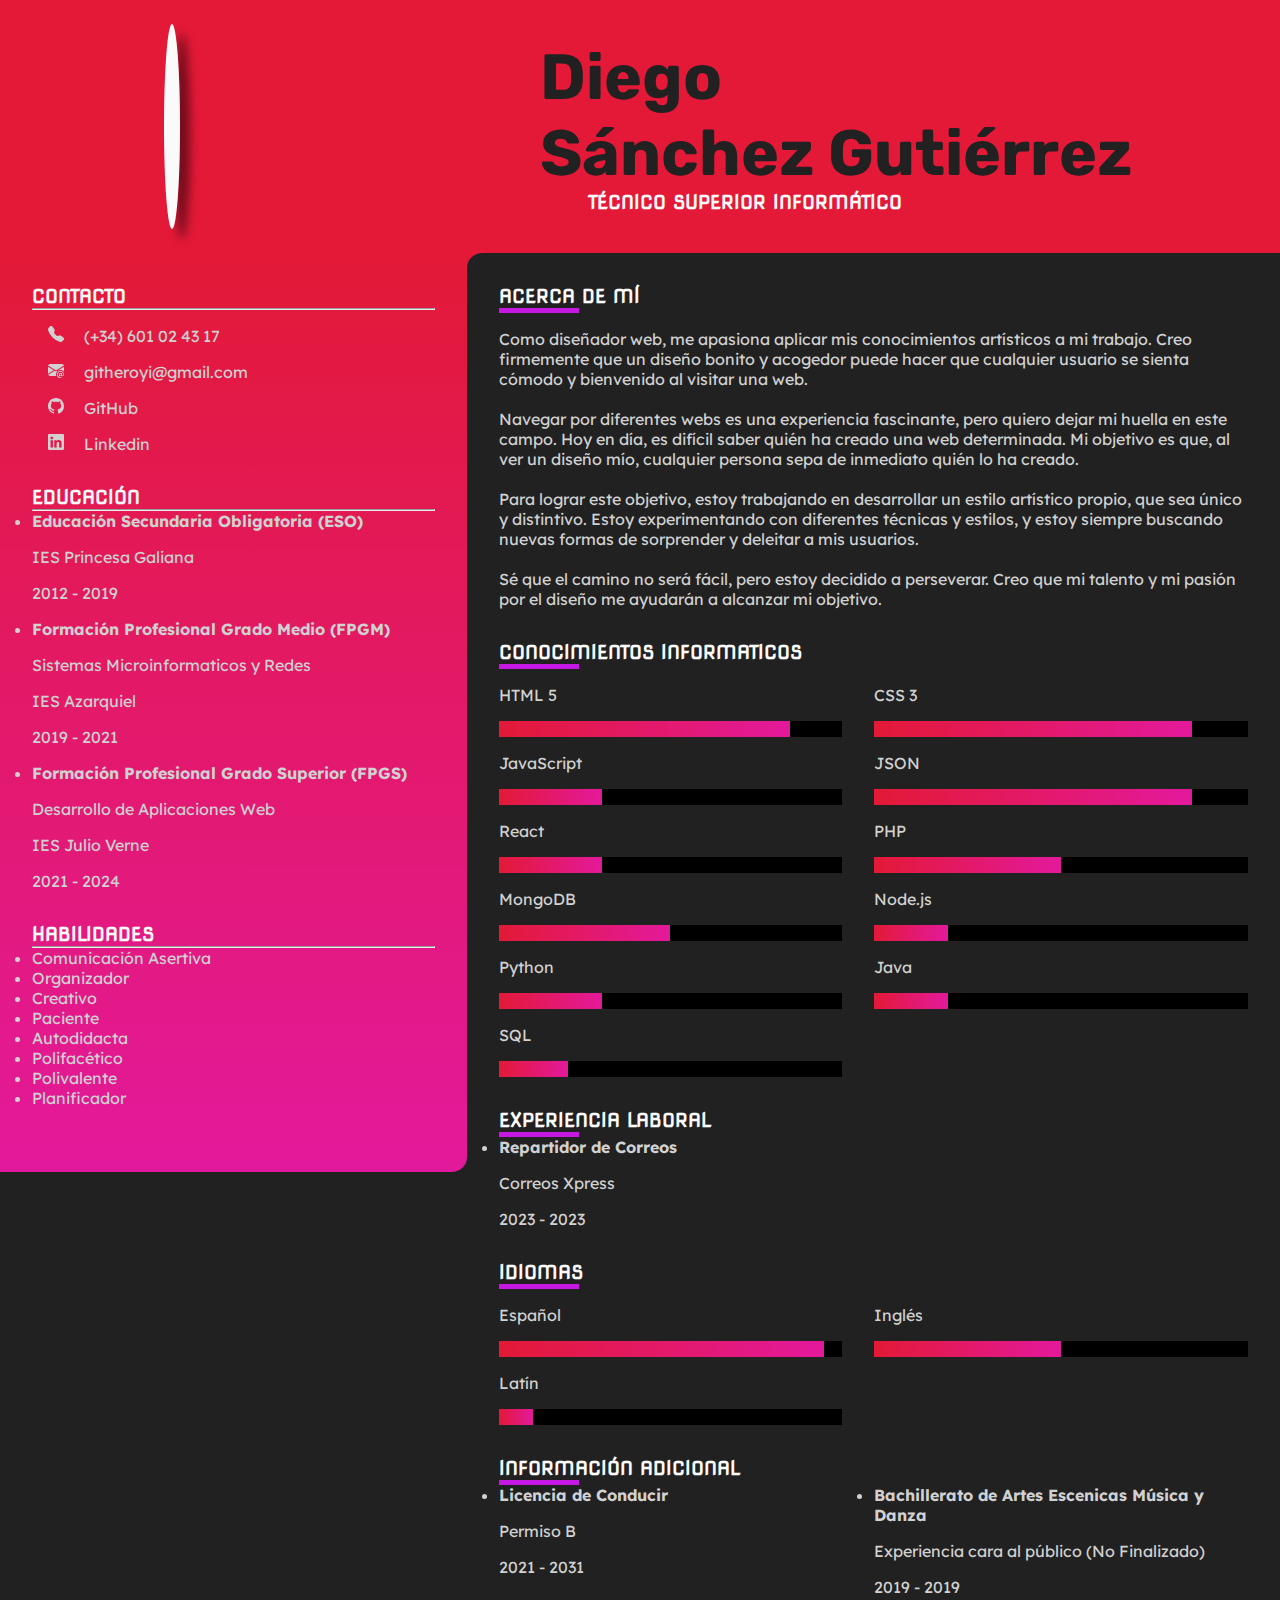
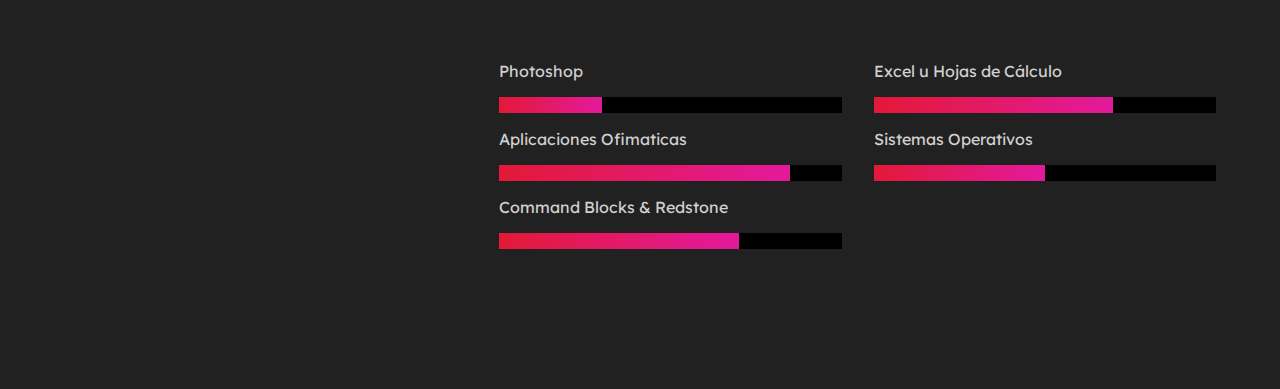
==== index.html @ 226bf543 "Add files via upload" ====
<!DOCTYPE html>
<html lang="en">

<head>
    <meta charset="UTF-8">
    <meta name="viewport" content="width=device-width, initial-scale=1.0">
    <link href="https://cdn.jsdelivr.net/npm/bootstrap@5.3.2/dist/css/bootstrap.min.css" rel="stylesheet"
        integrity="sha384-T3c6CoIi6uLrA9TneNEoa7RxnatzjcDSCmG1MXxSR1GAsXEV/Dwwykc2MPK8M2HN" crossorigin="anonymous">
    <link rel="stylesheet" href="https://cdn.jsdelivr.net/npm/bootstrap-icons@1.11.2/font/bootstrap-icons.min.css">
    <title>| Curriculum Vitae</title>
    <link rel="stylesheet" href="style.css">
    <link rel="shortcut icon" href="cv.ico" type="image/x-icon">
</head>

<body>
    <header>
        <img src="https://i.pinimg.com/564x/53/5b/cd/535bcd235b50eba75dcddf2b690a9e55.jpg" alt="">
        <div>
            <h1>Diego<br>Sánchez Gutiérrez</h1>
            <h3>Técnico Superior Informático</h3>
        </div>
    </header>
    <main>
        <aside>
            <section>
                <h3>Contacto</h3>
                <hr>
                <p>
                    <svg xmlns="http://www.w3.org/2000/svg" width="16" height="16" fill="currentColor"
                        class="bi bi-telephone-fill" viewBox="0 0 16 16">
                        <path fill-rule="evenodd"
                            d="M1.885.511a1.745 1.745 0 0 1 2.61.163L6.29 2.98c.329.423.445.974.315 1.494l-.547 2.19a.678.678 0 0 0 .178.643l2.457 2.457a.678.678 0 0 0 .644.178l2.189-.547a1.745 1.745 0 0 1 1.494.315l2.306 1.794c.829.645.905 1.87.163 2.611l-1.034 1.034c-.74.74-1.846 1.065-2.877.702a18.634 18.634 0 0 1-7.01-4.42 18.634 18.634 0 0 1-4.42-7.009c-.362-1.03-.037-2.137.703-2.877L1.885.511z" />
                    </svg> (+34) 601 02 43 17
                </p>
                <p>
                    <svg xmlns="http://www.w3.org/2000/svg" width="16" height="16" fill="currentColor"
                        class="bi bi-envelope-at-fill" viewBox="0 0 16 16">
                        <path
                            d="M2 2A2 2 0 0 0 .05 3.555L8 8.414l7.95-4.859A2 2 0 0 0 14 2zm-2 9.8V4.698l5.803 3.546L0 11.801Zm6.761-2.97-6.57 4.026A2 2 0 0 0 2 14h6.256A4.493 4.493 0 0 1 8 12.5a4.49 4.49 0 0 1 1.606-3.446l-.367-.225L8 9.586l-1.239-.757ZM16 9.671V4.697l-5.803 3.546.338.208A4.482 4.482 0 0 1 12.5 8c1.414 0 2.675.652 3.5 1.671" />
                        <path
                            d="M15.834 12.244c0 1.168-.577 2.025-1.587 2.025-.503 0-1.002-.228-1.12-.648h-.043c-.118.416-.543.643-1.015.643-.77 0-1.259-.542-1.259-1.434v-.529c0-.844.481-1.4 1.26-1.4.585 0 .87.333.953.63h.03v-.568h.905v2.19c0 .272.18.42.411.42.315 0 .639-.415.639-1.39v-.118c0-1.277-.95-2.326-2.484-2.326h-.04c-1.582 0-2.64 1.067-2.64 2.724v.157c0 1.867 1.237 2.654 2.57 2.654h.045c.507 0 .935-.07 1.18-.18v.731c-.219.1-.643.175-1.237.175h-.044C10.438 16 9 14.82 9 12.646v-.214C9 10.36 10.421 9 12.485 9h.035c2.12 0 3.314 1.43 3.314 3.034zm-4.04.21v.227c0 .586.227.8.581.8.31 0 .564-.17.564-.743v-.367c0-.516-.275-.708-.572-.708-.346 0-.573.245-.573.791Z" />
                    </svg> githeroyi@gmail.com
                </p>
                <p>
                    <a href="https://github.com/soynoov" target="_blank">
                        <svg xmlns="http://www.w3.org/2000/svg" width="16" height="16" fill="currentColor"
                            class="bi bi-github" viewBox="0 0 16 16">
                            <path
                                d="M8 0C3.58 0 0 3.58 0 8c0 3.54 2.29 6.53 5.47 7.59.4.07.55-.17.55-.38 0-.19-.01-.82-.01-1.49-2.01.37-2.53-.49-2.69-.94-.09-.23-.48-.94-.82-1.13-.28-.15-.68-.52-.01-.53.63-.01 1.08.58 1.23.82.72 1.21 1.87.87 2.33.66.07-.52.28-.87.51-1.07-1.78-.2-3.64-.89-3.64-3.95 0-.87.31-1.59.82-2.15-.08-.2-.36-1.02.08-2.12 0 0 .67-.21 2.2.82.64-.18 1.32-.27 2-.27.68 0 1.36.09 2 .27 1.53-1.04 2.2-.82 2.2-.82.44 1.1.16 1.92.08 2.12.51.56.82 1.27.82 2.15 0 3.07-1.87 3.75-3.65 3.95.29.25.54.73.54 1.48 0 1.07-.01 1.93-.01 2.2 0 .21.15.46.55.38A8.012 8.012 0 0 0 16 8c0-4.42-3.58-8-8-8" />
                        </svg> GitHub
                    </a>
                </p>
                <p>
                    <a href="https://www.linkedin.com/in/diego-sanchez-a50a2b2a2/" target="_blank">
                        <svg xmlns="http://www.w3.org/2000/svg" width="16" height="16" fill="currentColor"
                            class="bi bi-linkedin" viewBox="0 0 16 16">
                            <path
                                d="M0 1.146C0 .513.526 0 1.175 0h13.65C15.474 0 16 .513 16 1.146v13.708c0 .633-.526 1.146-1.175 1.146H1.175C.526 16 0 15.487 0 14.854V1.146zm4.943 12.248V6.169H2.542v7.225h2.401m-1.2-8.212c.837 0 1.358-.554 1.358-1.248-.015-.709-.52-1.248-1.342-1.248-.822 0-1.359.54-1.359 1.248 0 .694.521 1.248 1.327 1.248h.016zm4.908 8.212V9.359c0-.216.016-.432.08-.586.173-.431.568-.878 1.232-.878.869 0 1.216.662 1.216 1.634v3.865h2.401V9.25c0-2.22-1.184-3.252-2.764-3.252-1.274 0-1.845.7-2.165 1.193v.025h-.016a5.54 5.54 0 0 1 .016-.025V6.169h-2.4c.03.678 0 7.225 0 7.225h2.4" />
                        </svg> Linkedin
                    </a>
                </p>
            </section>
            <section>
                <h3>Educación</h3>
                <hr>
                <ul>
                    <li><span>Educación Secundaria Obligatoria (ESO)</span></li>
                    <p>IES Princesa Galiana</p>
                    <p>2012 - 2019</p>
                    <li><span>Formación Profesional Grado Medio (FPGM)</span></li>
                    <p>Sistemas Microinformaticos y Redes</p>
                    <p>IES Azarquiel</p>
                    <p>2019 - 2021</p>
                    <li><span>Formación Profesional Grado Superior (FPGS)</span></li>
                    <p>Desarrollo de Aplicaciones Web</p>
                    <p>IES Julio Verne</p>
                    <p>2021 - 2024</p>
                </ul>
            </section>
            <section>
                <h3>Habilidades</h3>
                <hr>
                <ul>
                    <li>Comunicación Asertiva</li>
                    <li>Organizador</li>
                    <li>Creativo</li>
                    <li>Paciente</li>
                    <li>Autodidacta</li>
                    <li>Polifacético</li>
                    <li>Polivalente</li>
                    <li>Planificador</li>
                </ul>
            </section>
        </aside>
        <article>
            <section>
                <h3>Acerca de Mí</h3>
                <hr>
                <p>
                    Como diseñador web, me apasiona aplicar mis conocimientos artísticos a mi trabajo. Creo firmemente
                    que un diseño bonito y acogedor puede hacer que cualquier usuario se sienta cómodo y bienvenido al
                    visitar una web. <br><br>

                    Navegar por diferentes webs es una experiencia fascinante, pero quiero dejar mi huella en este
                    campo. Hoy en día, es difícil saber quién ha creado una web determinada. Mi objetivo es que, al ver
                    un diseño mío, cualquier persona sepa de inmediato quién lo ha creado. <br><br>

                    Para lograr este objetivo, estoy trabajando en desarrollar un estilo artístico propio, que sea único
                    y distintivo. Estoy experimentando con diferentes técnicas y estilos, y estoy siempre buscando
                    nuevas formas de sorprender y deleitar a mis usuarios. <br><br>

                    Sé que el camino no será fácil, pero estoy decidido a perseverar. Creo que mi talento y mi pasión
                    por el diseño me ayudarán a alcanzar mi objetivo.
                </p>
            </section>
            <section class="exp">
                <div>
                    <h3>Conocimientos Informaticos</h3>
                    <hr>
                </div>
                <div>
                    <p>HTML 5</p>
                    <div>
                        <div id="html"></div>
                    </div>
                </div>
                <div>
                    <p>CSS 3</p>
                    <div>
                        <div id="css"></div>
                    </div>
                </div>
                <div>
                    <p>JavaScript</p>
                    <div>
                        <div id="js"></div>
                    </div>
                </div>
                <div>
                    <p>JSON</p>
                    <div>
                        <div id="json"></div>
                    </div>
                </div>
                <div>
                    <p>React</p>
                    <div>
                        <div id="react"></div>
                    </div>
                </div>
                <div>
                    <p>PHP</p>
                    <div>
                        <div id="php"></div>
                    </div>
                </div>
                <div>
                    <p>MongoDB</p>
                    <div>
                        <div id="mongo"></div>
                    </div>
                </div>
                <div>
                    <p>Node.js</p>
                    <div>
                        <div id="node"></div>
                    </div>
                </div>
                <div>
                    <p>Python</p>
                    <div>
                        <div id="py"></div>
                    </div>
                </div>
                <div>
                    <p>Java</p>
                    <div>
                        <div id="java"></div>
                    </div>
                </div>
                <div>
                    <p>SQL</p>
                    <div>
                        <div id="sql"></div>
                    </div>
                </div>
            </section>
            <section>
                <h3>Experiencia Laboral</h3>
                <hr>
                <ul>
                    <li><span>Repartidor de Correos</span></li>
                    <p>Correos Xpress</p>
                    <p>2023 - 2023</p>
                </ul>
            </section>
            <section class="lang">
                <div>
                    <h3>Idiomas</h3>
                    <hr>
                </div>
                <div>
                    <p>Español</p>
                    <div>
                        <div id="es"></div>
                    </div>
                </div>
                <div>
                    <p>Inglés</p>
                    <div>
                        <div id="en"></div>
                    </div>
                </div>
                <div>
                    <p>Latín</p>
                    <div>
                        <div id="la"></div>
                    </div>
                </div>
            </section>
            <section>
                <h3>Información Adicional</h3>
                <hr>
                <section class="list_extras">
                    <ul>
                        <li><span>Licencia de Conducir</span></li>
                        <p>Permiso B</p>
                        <p>2021 - 2031</p>
                    </ul>
                    <ul>
                        <li><span>Bachillerato de Artes Escenicas Música y Danza</span></li>
                        <p>Experiencia cara al público (No Finalizado)</p>
                        <p>2019 - 2019</p>
                    </ul>
                </section>
                <section class="extras">
                    <div>
                        <p>Photoshop</p>
                        <div>
                            <div id="photoshop"></div>
                        </div>
                    </div>
                    <div>
                        <p>Excel u Hojas de Cálculo</p>
                        <div>
                            <div id="excel"></div>
                        </div>
                    </div>
                    <div>
                        <p>Aplicaciones Ofimaticas</p>
                        <div>
                            <div id="apof"></div>
                        </div>
                    </div>
                    <div>
                        <p>Sistemas Operativos</p>
                        <div>
                            <div id="ssoo"></div>
                        </div>
                    </div>
                    <div>
                        <p>Command Blocks & Redstone</p>
                        <div>
                            <div id="command"></div>
                        </div>
                    </div>
                </section class="extras">
            </section>
        </article>
    </main>
    <script src="https://cdn.jsdelivr.net/npm/bootstrap@5.3.2/dist/js/bootstrap.bundle.min.js"
        integrity="sha384-C6RzsynM9kWDrMNeT87bh95OGNyZPhcTNXj1NW7RuBCsyN/o0jlpcV8Qyq46cDfL"
        crossorigin="anonymous"></script>
</body>

</html>
---- style.css ----
@import url('https://fonts.googleapis.com/css2?family=Lexend&family=Nova+Square&family=Rubik:wght@900&display=swap');

/* ▲ Manejo de Google Fonts ▲ */

:root {
    --font-default: 'Lexend', sans-serif;
    --background: #212121;
    --color-text: #FAFAFA;
    --second-color-text: #D1D1D1;
    --main-color: #E31937;
    --background-main-color: #E3199C;
    --second-color: #C519E3;
    --round: 15px;
}

/* ▲ Variables Generales (:root) ▲ */

* {
    margin: 0;
    padding: 0;
}

body {
    background-color: var(--background);
    font-family: var(--font-default);
    color: var(--color-text);
    overflow-x: hidden;

    margin-bottom: 2cm;
}

/* ▲ Formato Fijo ~ Heroyi ▲ */

/* ▼ CSS General ▼ */

/* Header */

header {
    background-color: var(--main-color);

    padding: .5em;

    display: flex;
    align-items: center;
    justify-content: space-around;

    /* cursor: pointer;
    transition: all 1s ease; */
}

header h1,
header h3 {
    padding-left: 1em;
}

header img {
    height: 5cm;
    margin: 1em;

    border-radius: 50%;
    border: var(--color-text) solid .5em;

    box-shadow: 10px 10px 10px 0px rgba(0,0,0,0.5);
}

header h3 {
    padding-left: calc(4.5em + 1.5em);
}

h1 {
    color: var(--background);
    font-size: 4em;

    font-family: 'Rubik', sans-serif;
}

h3 {
    color: var(--color-text);
    text-transform: uppercase;
    font-family: 'Nova Square', sans-serif;
}

/* -- Efectos -- */

/* header:hover {
    scale: calc(1 + .05);
    padding: 0;
} */

/* Main */

main {
    display: flex;
    justify-content: space-between;

    background: linear-gradient(var(--main-color), var(--background) 10%);
}

aside {
    padding: 2em;
    width: 35%;
    border-bottom-right-radius: var(--round);
    background: linear-gradient(var(--main-color), var(--background-main-color));
    align-self: self-start;
}

article {
    padding: 2em;
    border-top-left-radius: var(--round);
    width: 65%;
    background-color: var(--background);
}

article hr {
    background-color: var(--second-color);
    border: none;
    height: 5px;
    width: 5em;
}

section {
    margin: 2em 0;
}

section:first-of-type {
    margin: 0;
}

section ul {
    color: var(--second-color-text);
}

a {
    text-decoration: none;
    color: var(--second-color-text);
}

p {
    margin: 1em 0;
    color: var(--second-color-text);
}

svg {
    margin: 0 1em;
}

span {
    font-weight: bold;
}

/* EXP */

.exp,
.lang,
.extras,
.list_extras {
    display: grid;
    grid-template-columns: repeat(2, 1fr);
}

.exp div:first-of-type,
.lang div:first-of-type {
    grid-column: 1 / 3;
}

.exp div div,
.lang div div,
.extras div div {
    height: 1em;
    width: 100%;

    background-color: black;
}

.exp div div div,
.lang div div div,
.extras div div div {
    background: linear-gradient(90deg, var(--main-color), var(--background-main-color));

    width: 50%;
}

.exp div:nth-of-type(2n),
.lang div:nth-of-type(2n),
.extras div:nth-of-type(1n) {
    margin-right: 2em;
}

.exp #html,
.exp #css,
.extras #apof,
.exp #json {
    width: 85%;
}

.exp #js,
.exp #py,
.exp #react,
.extras #photoshop {
    width: 30%;
}

.exp #java,
.exp #node,
.exp #sql {
    width: 20%;
}

/* LANG */

.lang #es {
    width: 95%;
}

.lang #la {
    width: 10%;
}

/* EXTRAS */

.extras #excel,
.extras #command {
    width: 70%;
}

/* Scrollbar */

::-webkit-scrollbar {
    width: .5em;
}

/* Track */
::-webkit-scrollbar-track {
    background: var(--background);
}

/* Handle */
::-webkit-scrollbar-thumb {
    background: var(--main-color);
}

/* @Media Querys */

@media (max-width:600px) {
    header {
        flex-direction: column;
    }

    header h1 {
        margin-left: -1em;
        font-size: 3em;
        text-align: center;
    }

    header h3 {
        margin-left: -6em;
        text-align: center;
    }

    aside {
        display: none;
    }

    article {
        width: 100%;
    }
}
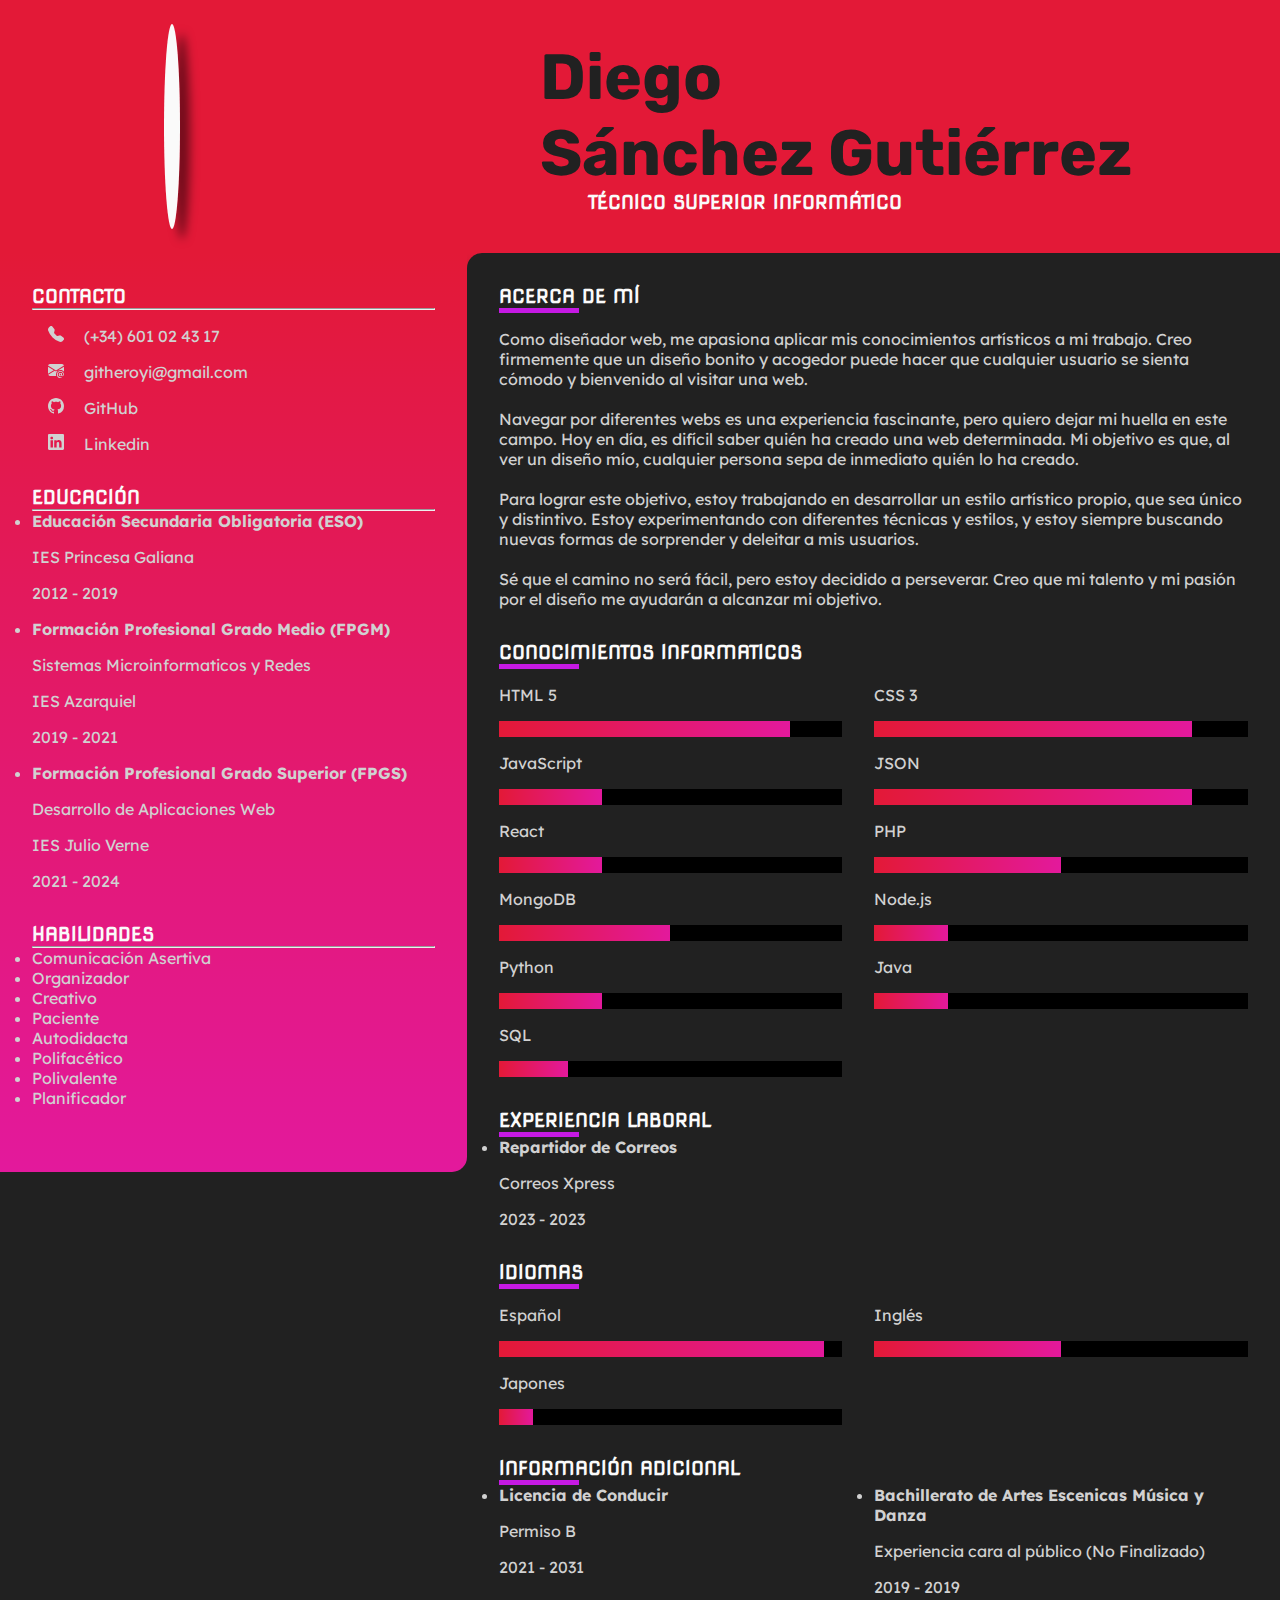
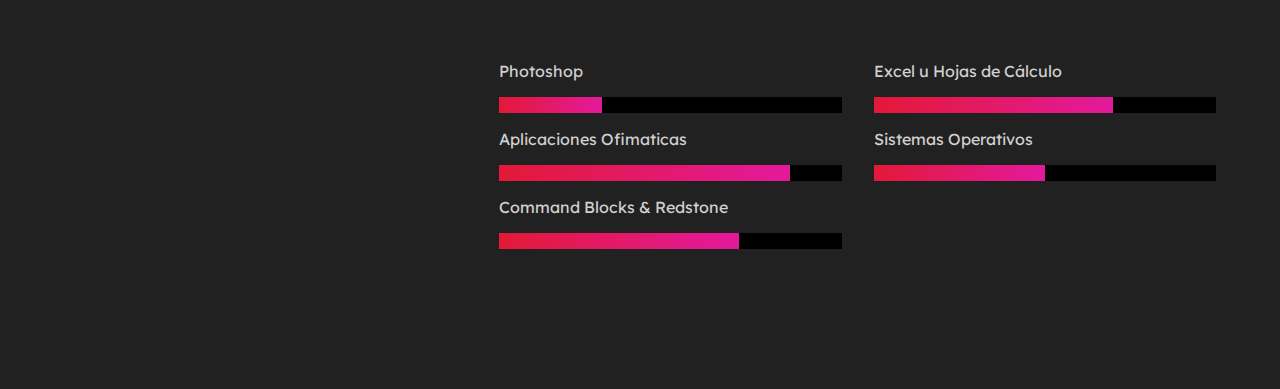
==== commit cb460c01: "Update index.html" ====
--- a/index.html
+++ b/index.html
@@ -212,7 +212,7 @@
                     </div>
                 </div>
                 <div>
-                    <p>Latín</p>
+                    <p>Japones</p>
                     <div>
                         <div id="la"></div>
                     </div>
@@ -273,4 +273,4 @@
         crossorigin="anonymous"></script>
 </body>
 
-</html>+</html>
--- a/style.css
+++ b/style.css
@@ -257,11 +257,15 @@
         text-align: center;
     }
 
+    main {
+        display: block;
+    }
+
     aside {
-        display: none;
+        width: 100%;
     }
 
     article {
         width: 100%;
     }
-}+}
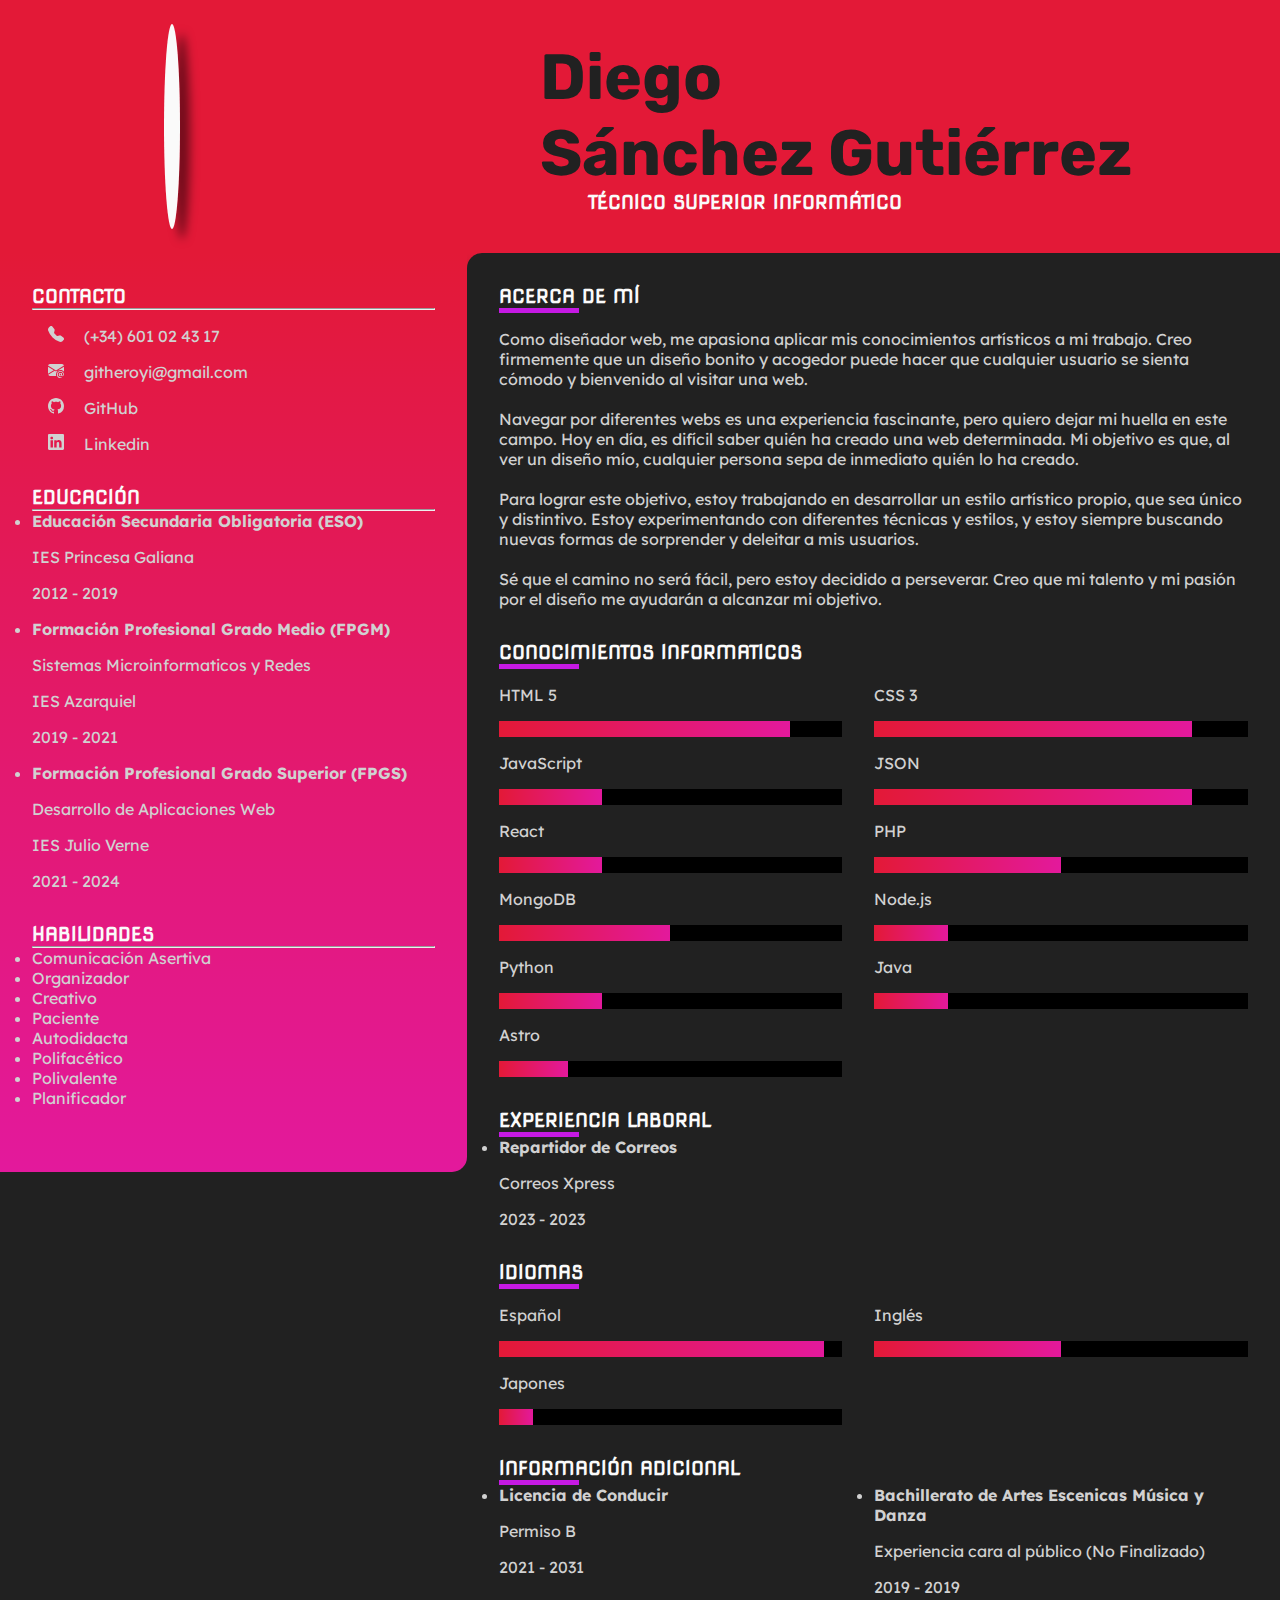
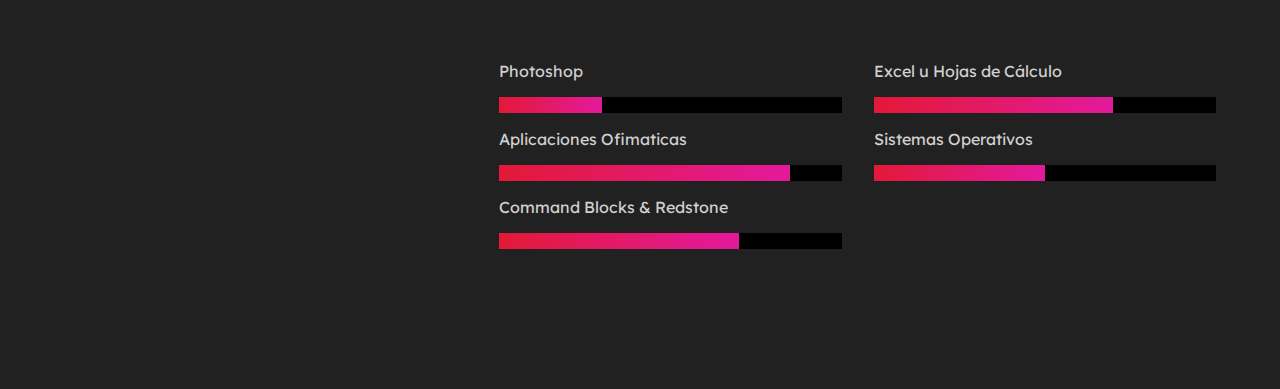
==== commit 5c3a58c5: "Update index.html" ====
--- a/index.html
+++ b/index.html
@@ -179,9 +179,9 @@
                     </div>
                 </div>
                 <div>
-                    <p>SQL</p>
-                    <div>
-                        <div id="sql"></div>
+                    <p>Astro</p>
+                    <div>
+                        <div id="astro"></div>
                     </div>
                 </div>
             </section>
--- a/style.css
+++ b/style.css
@@ -202,7 +202,7 @@
 
 .exp #java,
 .exp #node,
-.exp #sql {
+.exp #astro {
     width: 20%;
 }
 
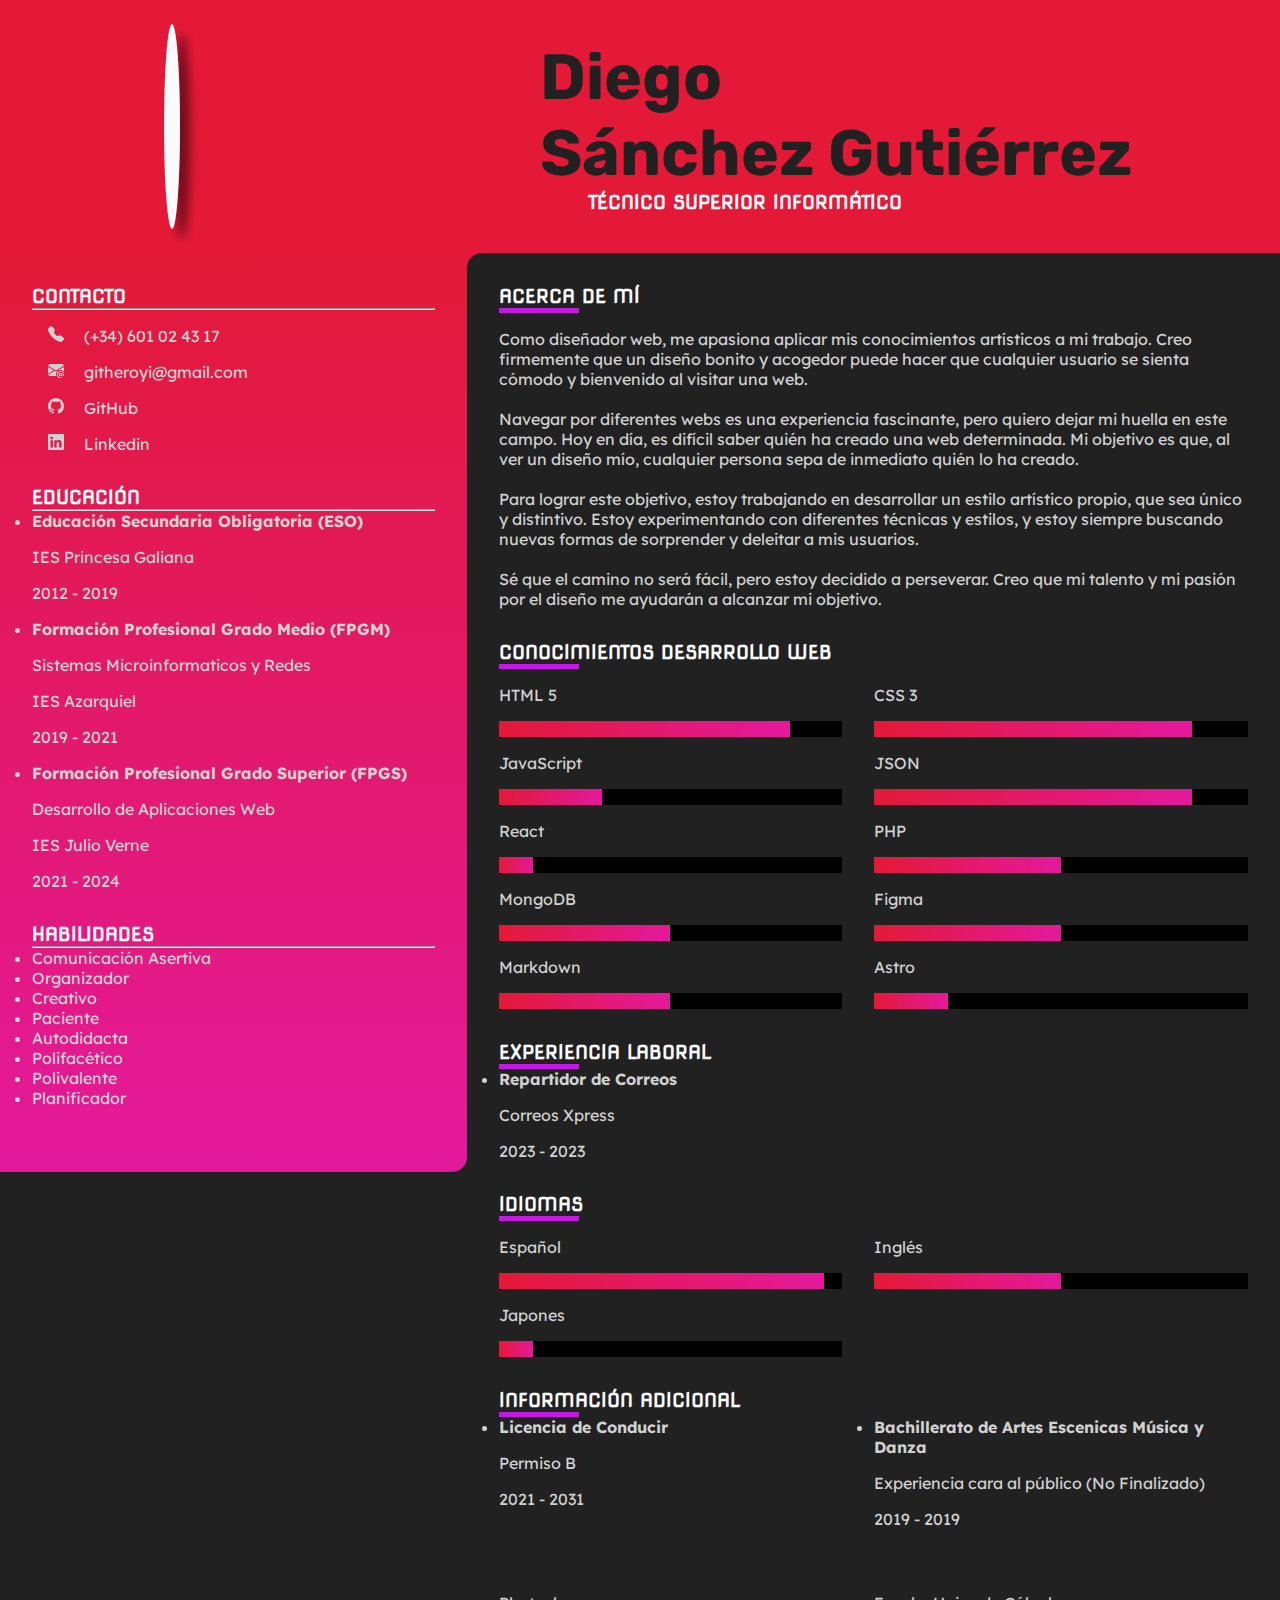
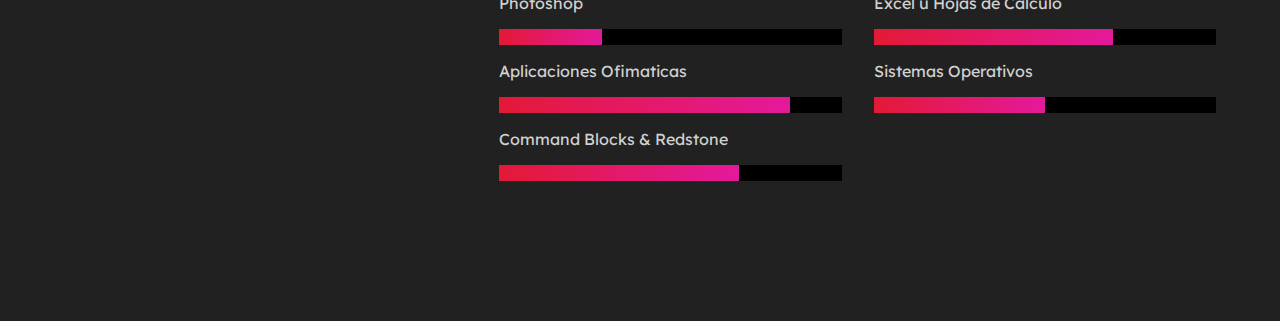
==== commit 9e0f721d: "Update index.html" ====
--- a/index.html
+++ b/index.html
@@ -115,7 +115,7 @@
             </section>
             <section class="exp">
                 <div>
-                    <h3>Conocimientos Informaticos</h3>
+                    <h3>Conocimientos Desarrollo Web</h3>
                     <hr>
                 </div>
                 <div>
@@ -161,21 +161,15 @@
                     </div>
                 </div>
                 <div>
-                    <p>Node.js</p>
-                    <div>
-                        <div id="node"></div>
-                    </div>
-                </div>
-                <div>
-                    <p>Python</p>
-                    <div>
-                        <div id="py"></div>
-                    </div>
-                </div>
-                <div>
-                    <p>Java</p>
-                    <div>
-                        <div id="java"></div>
+                    <p>Figma</p>
+                    <div>
+                        <div id="figma"></div>
+                    </div>
+                </div>
+                <div>
+                    <p>Markdown</p>
+                    <div>
+                        <div id="md"></div>
                     </div>
                 </div>
                 <div>
--- a/style.css
+++ b/style.css
@@ -195,7 +195,6 @@
 
 .exp #js,
 .exp #py,
-.exp #react,
 .extras #photoshop {
     width: 30%;
 }
@@ -212,7 +211,8 @@
     width: 95%;
 }
 
-.lang #la {
+.lang #la,
+.exp #react {
     width: 10%;
 }
 
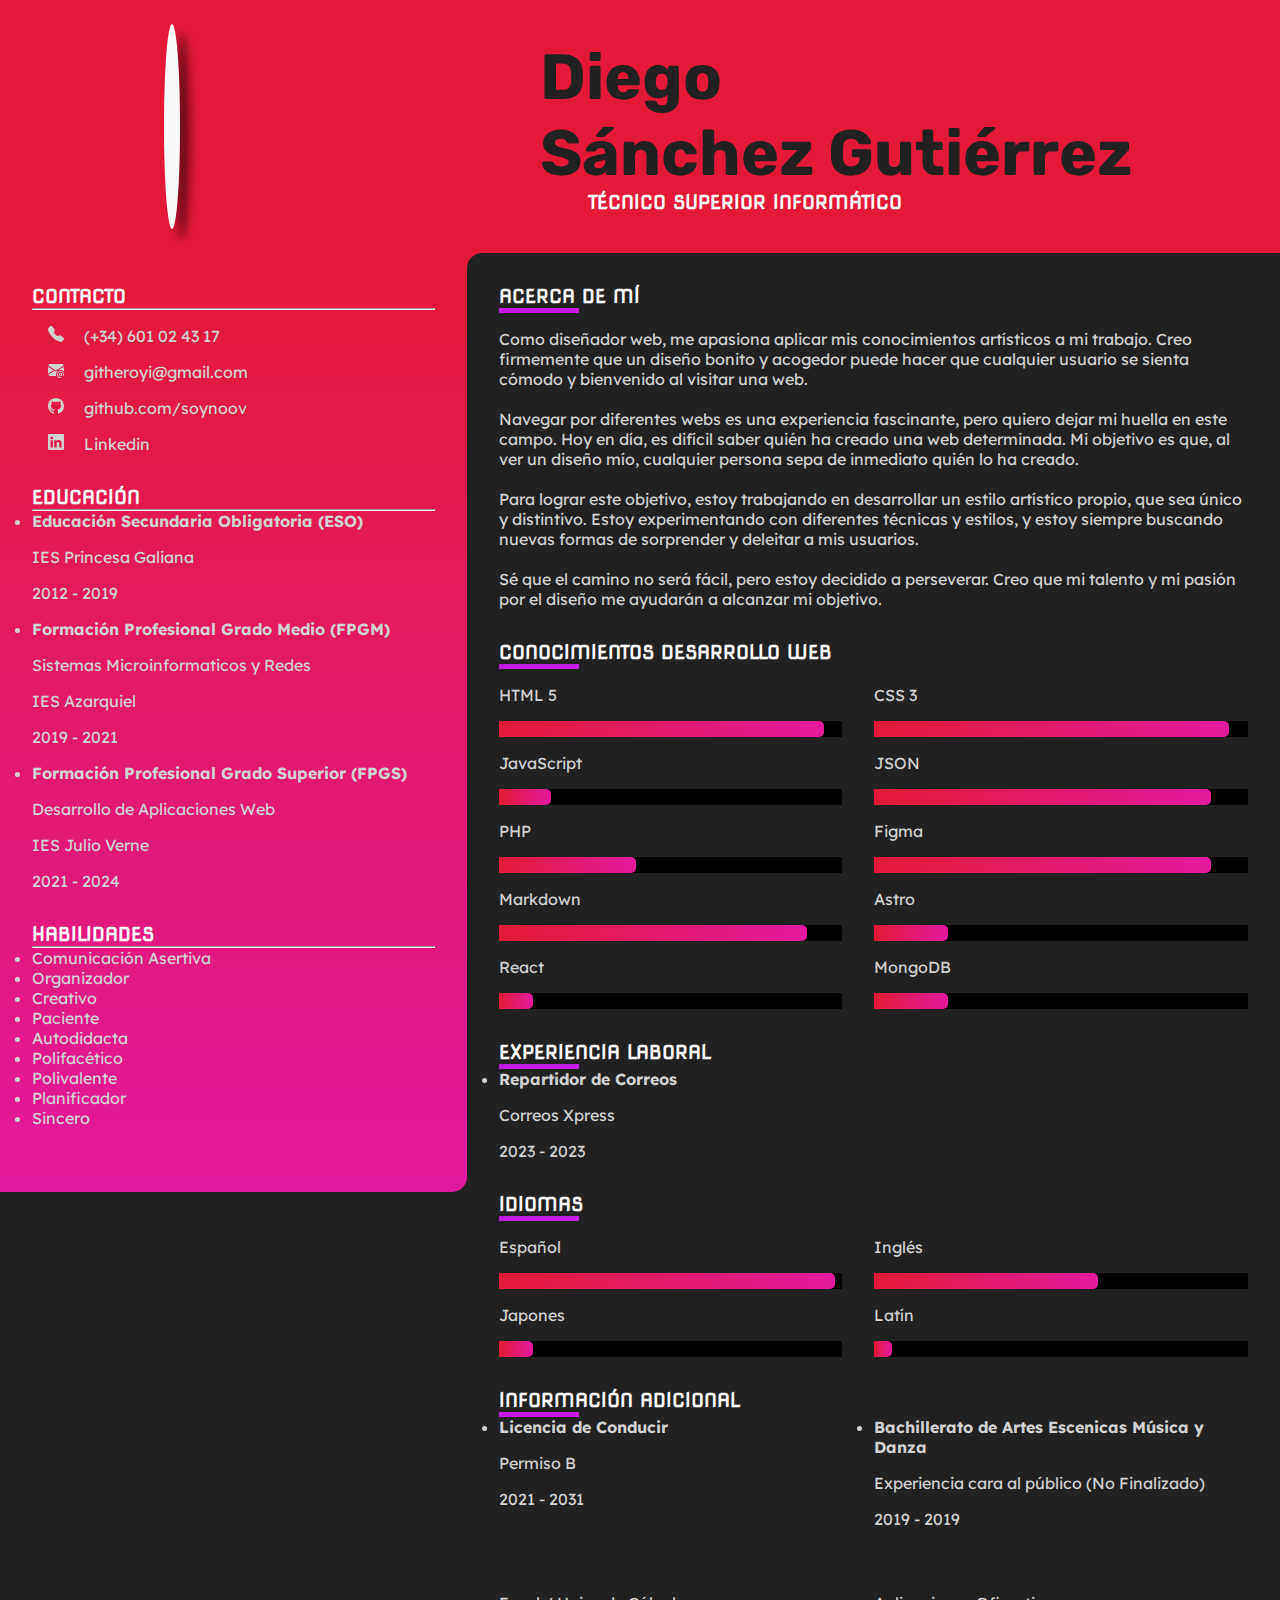
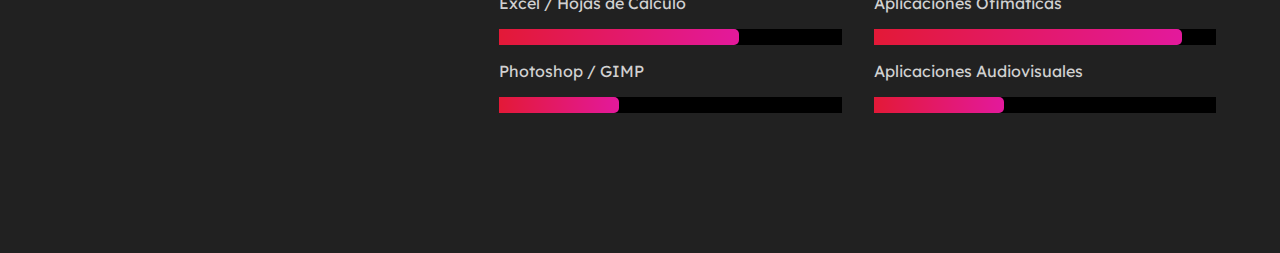
==== commit f8d84209: "Upload" ====
--- a/index.html
+++ b/index.html
@@ -47,7 +47,7 @@
                             class="bi bi-github" viewBox="0 0 16 16">
                             <path
                                 d="M8 0C3.58 0 0 3.58 0 8c0 3.54 2.29 6.53 5.47 7.59.4.07.55-.17.55-.38 0-.19-.01-.82-.01-1.49-2.01.37-2.53-.49-2.69-.94-.09-.23-.48-.94-.82-1.13-.28-.15-.68-.52-.01-.53.63-.01 1.08.58 1.23.82.72 1.21 1.87.87 2.33.66.07-.52.28-.87.51-1.07-1.78-.2-3.64-.89-3.64-3.95 0-.87.31-1.59.82-2.15-.08-.2-.36-1.02.08-2.12 0 0 .67-.21 2.2.82.64-.18 1.32-.27 2-.27.68 0 1.36.09 2 .27 1.53-1.04 2.2-.82 2.2-.82.44 1.1.16 1.92.08 2.12.51.56.82 1.27.82 2.15 0 3.07-1.87 3.75-3.65 3.95.29.25.54.73.54 1.48 0 1.07-.01 1.93-.01 2.2 0 .21.15.46.55.38A8.012 8.012 0 0 0 16 8c0-4.42-3.58-8-8-8" />
-                        </svg> GitHub
+                        </svg> github.com/soynoov
                     </a>
                 </p>
                 <p>
@@ -89,6 +89,7 @@
                     <li>Polifacético</li>
                     <li>Polivalente</li>
                     <li>Planificador</li>
+                    <li>Sincero</li>
                 </ul>
             </section>
         </aside>
@@ -143,39 +144,39 @@
                     </div>
                 </div>
                 <div>
+                    <p>PHP</p>
+                    <div>
+                        <div id="php"></div>
+                    </div>
+                </div>
+                <div>
+                    <p>Figma</p>
+                    <div>
+                        <div id="figma"></div>
+                    </div>
+                </div>
+                <div>
+                    <p>Markdown</p>
+                    <div>
+                        <div id="md"></div>
+                    </div>
+                </div>
+                <div>
+                    <p>Astro</p>
+                    <div>
+                        <div id="astro"></div>
+                    </div>
+                </div>
+                <div>
                     <p>React</p>
                     <div>
                         <div id="react"></div>
                     </div>
                 </div>
                 <div>
-                    <p>PHP</p>
-                    <div>
-                        <div id="php"></div>
-                    </div>
-                </div>
-                <div>
                     <p>MongoDB</p>
                     <div>
                         <div id="mongo"></div>
-                    </div>
-                </div>
-                <div>
-                    <p>Figma</p>
-                    <div>
-                        <div id="figma"></div>
-                    </div>
-                </div>
-                <div>
-                    <p>Markdown</p>
-                    <div>
-                        <div id="md"></div>
-                    </div>
-                </div>
-                <div>
-                    <p>Astro</p>
-                    <div>
-                        <div id="astro"></div>
                     </div>
                 </div>
             </section>
@@ -207,6 +208,12 @@
                 </div>
                 <div>
                     <p>Japones</p>
+                    <div>
+                        <div id="ja"></div>
+                    </div>
+                </div>
+                <div>
+                    <p>Latín</p>
                     <div>
                         <div id="la"></div>
                     </div>
@@ -229,33 +236,27 @@
                 </section>
                 <section class="extras">
                     <div>
-                        <p>Photoshop</p>
+                        <p>Excel / Hojas de Cálculo</p>
+                        <div>
+                            <div id="excel"></div>
+                        </div>
+                    </div>
+                    <div>
+                        <p>Aplicaciones Ofimaticas</p>
+                        <div>
+                            <div id="apof"></div>
+                        </div>
+                    </div>
+                    <div>
+                        <p>Photoshop / GIMP</p>
                         <div>
                             <div id="photoshop"></div>
                         </div>
                     </div>
                     <div>
-                        <p>Excel u Hojas de Cálculo</p>
-                        <div>
-                            <div id="excel"></div>
-                        </div>
-                    </div>
-                    <div>
-                        <p>Aplicaciones Ofimaticas</p>
-                        <div>
-                            <div id="apof"></div>
-                        </div>
-                    </div>
-                    <div>
-                        <p>Sistemas Operativos</p>
-                        <div>
-                            <div id="ssoo"></div>
-                        </div>
-                    </div>
-                    <div>
-                        <p>Command Blocks & Redstone</p>
-                        <div>
-                            <div id="command"></div>
+                        <p>Aplicaciones Audiovisuales</p>
+                        <div>
+                            <div id="audiovisual"></div>
                         </div>
                     </div>
                 </section class="extras">
--- a/style.css
+++ b/style.css
@@ -176,8 +176,7 @@
 .lang div div div,
 .extras div div div {
     background: linear-gradient(90deg, var(--main-color), var(--background-main-color));
-
-    width: 50%;
+    border-radius: 0 5px 5px 0;
 }
 
 .exp div:nth-of-type(2n),
@@ -187,40 +186,61 @@
 }
 
 .exp #html,
-.exp #css,
-.extras #apof,
-.exp #json {
-    width: 85%;
-}
-
-.exp #js,
-.exp #py,
-.extras #photoshop {
-    width: 30%;
-}
-
-.exp #java,
-.exp #node,
-.exp #astro {
+.exp #css {
+    width: 95%;
+}
+
+.exp #json,
+.exp #md,
+.exp #figma,
+.extras #apof {
+    width: 90%;
+}
+
+.exp #js {
+    width: 15%;
+}
+
+.exp #astro,
+.exp #mongo {
     width: 20%;
 }
 
+.exp #php {
+    width: 40%;
+}
+
 /* LANG */
 
 .lang #es {
-    width: 95%;
-}
-
-.lang #la,
+    width: 98%;
+}
+
+.lang #en {
+    width: 60%;
+}
+
+.lang #ja,
 .exp #react {
     width: 10%;
 }
 
+.lang #la {
+    width: 5%;
+}
+
 /* EXTRAS */
 
-.extras #excel,
-.extras #command {
+.extras #excel {
     width: 70%;
+}
+
+.extras #photoshop {
+    width: 35%;
+}
+
+.extras #audiovisual {
+    width: 38%;
 }
 
 /* Scrollbar */
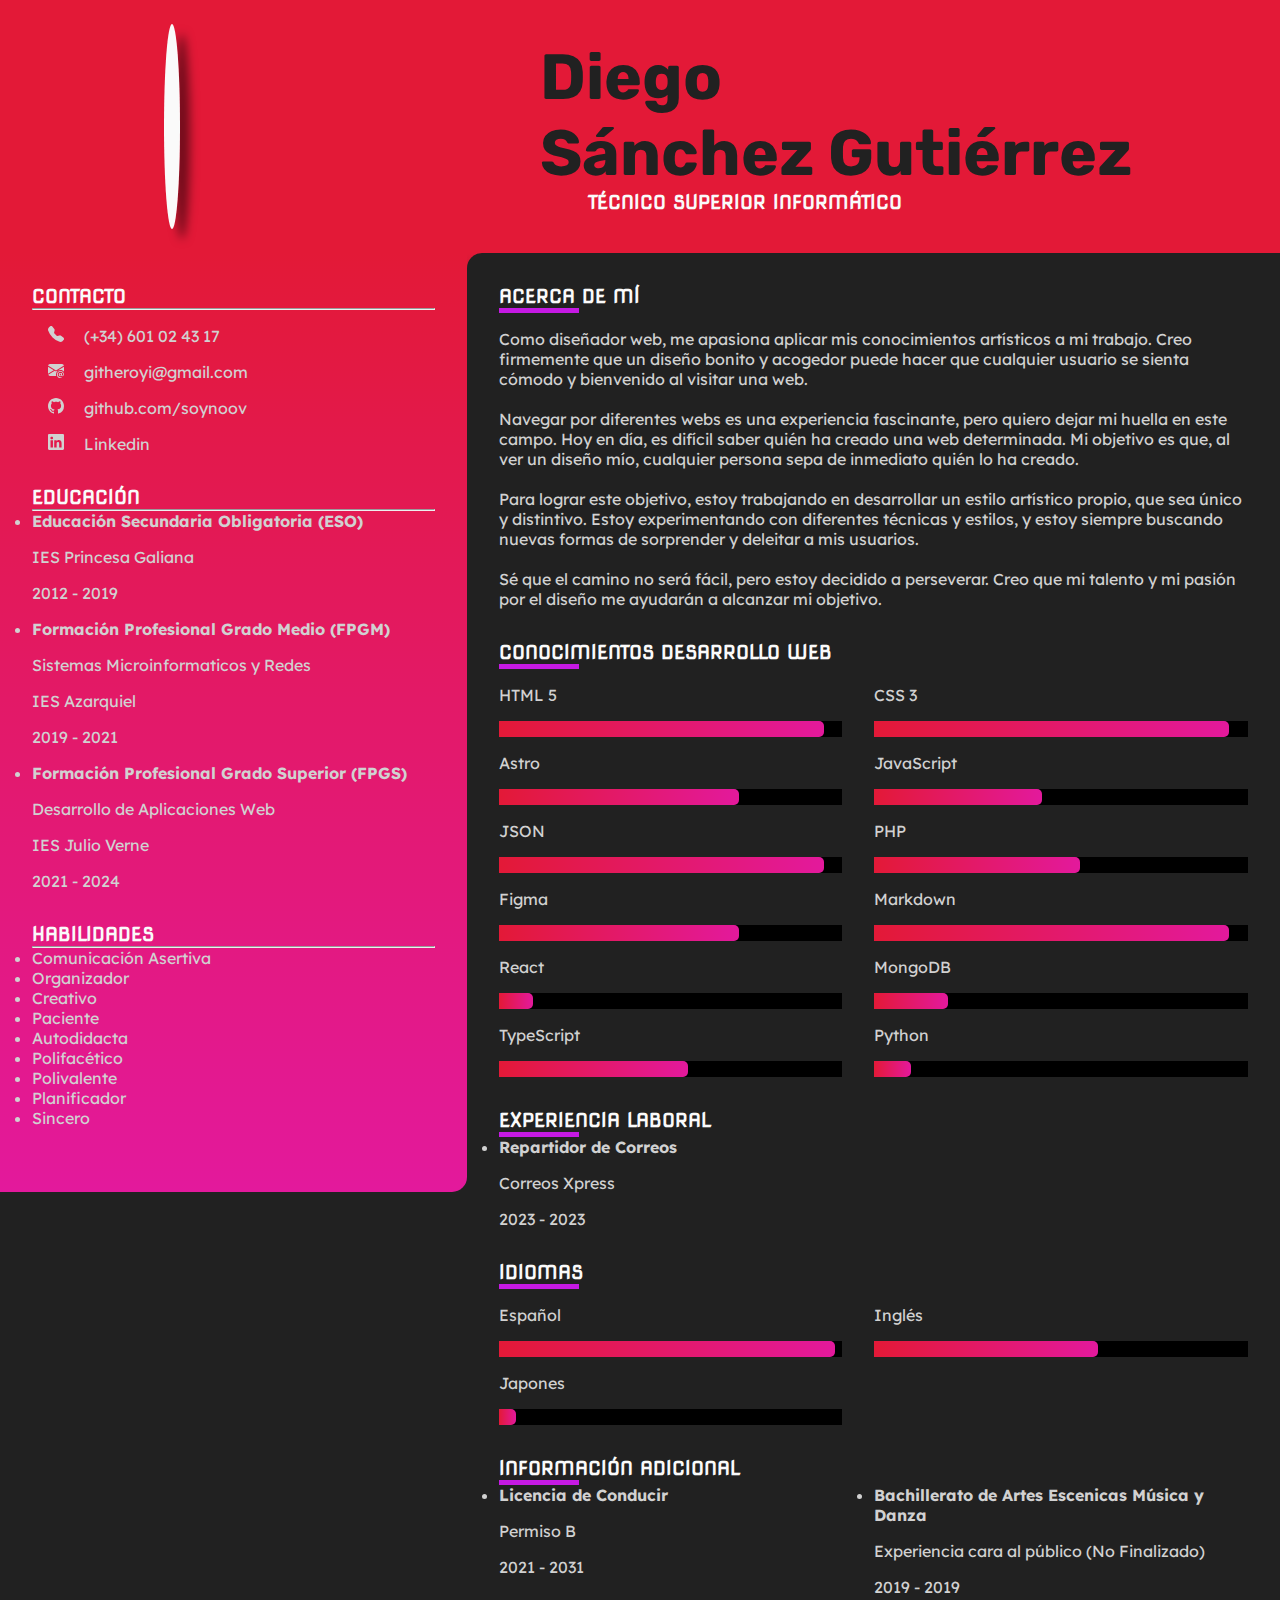
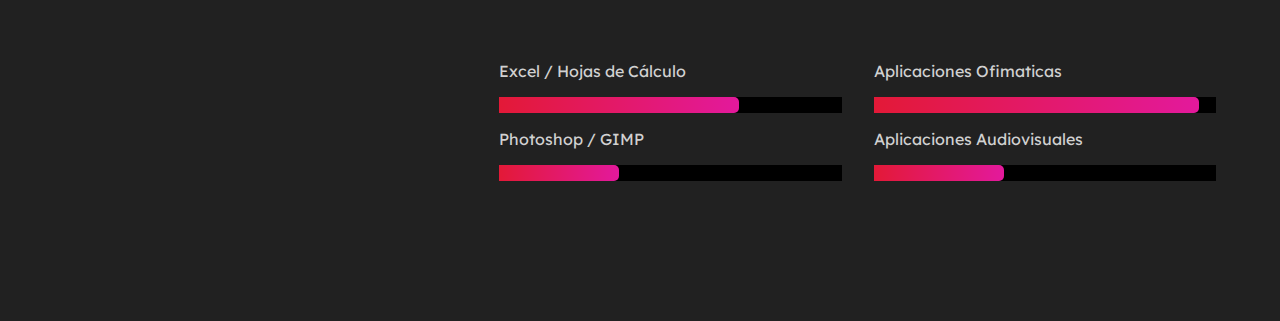
==== commit 900af8b0: "." ====
--- a/index.html
+++ b/index.html
@@ -132,6 +132,12 @@
                     </div>
                 </div>
                 <div>
+                    <p>Astro</p>
+                    <div>
+                        <div id="astro"></div>
+                    </div>
+                </div>
+                <div>
                     <p>JavaScript</p>
                     <div>
                         <div id="js"></div>
@@ -162,12 +168,6 @@
                     </div>
                 </div>
                 <div>
-                    <p>Astro</p>
-                    <div>
-                        <div id="astro"></div>
-                    </div>
-                </div>
-                <div>
                     <p>React</p>
                     <div>
                         <div id="react"></div>
@@ -177,6 +177,18 @@
                     <p>MongoDB</p>
                     <div>
                         <div id="mongo"></div>
+                    </div>
+                </div>
+                <div>
+                    <p>TypeScript</p>
+                    <div>
+                        <div id="ts"></div>
+                    </div>
+                </div>
+                <div>
+                    <p>Python</p>
+                    <div>
+                        <div id="py"></div>
                     </div>
                 </div>
             </section>
@@ -210,12 +222,6 @@
                     <p>Japones</p>
                     <div>
                         <div id="ja"></div>
-                    </div>
-                </div>
-                <div>
-                    <p>Latín</p>
-                    <div>
-                        <div id="la"></div>
                     </div>
                 </div>
             </section>
--- a/style.css
+++ b/style.css
@@ -3,30 +3,30 @@
 /* ▲ Manejo de Google Fonts ▲ */
 
 :root {
-    --font-default: 'Lexend', sans-serif;
-    --background: #212121;
-    --color-text: #FAFAFA;
-    --second-color-text: #D1D1D1;
-    --main-color: #E31937;
-    --background-main-color: #E3199C;
-    --second-color: #C519E3;
-    --round: 15px;
+  --font-default: 'Lexend', sans-serif;
+  --background: #212121;
+  --color-text: #fafafa;
+  --second-color-text: #d1d1d1;
+  --main-color: #e31937;
+  --background-main-color: #e3199c;
+  --second-color: #c519e3;
+  --round: 15px;
 }
 
 /* ▲ Variables Generales (:root) ▲ */
 
 * {
-    margin: 0;
-    padding: 0;
+  margin: 0;
+  padding: 0;
 }
 
 body {
-    background-color: var(--background);
-    font-family: var(--font-default);
-    color: var(--color-text);
-    overflow-x: hidden;
-
-    margin-bottom: 2cm;
+  background-color: var(--background);
+  font-family: var(--font-default);
+  color: var(--color-text);
+  overflow-x: hidden;
+
+  margin-bottom: 2cm;
 }
 
 /* ▲ Formato Fijo ~ Heroyi ▲ */
@@ -36,48 +36,48 @@
 /* Header */
 
 header {
-    background-color: var(--main-color);
-
-    padding: .5em;
-
-    display: flex;
-    align-items: center;
-    justify-content: space-around;
-
-    /* cursor: pointer;
+  background-color: var(--main-color);
+
+  padding: 0.5em;
+
+  display: flex;
+  align-items: center;
+  justify-content: space-around;
+
+  /* cursor: pointer;
     transition: all 1s ease; */
 }
 
 header h1,
 header h3 {
-    padding-left: 1em;
+  padding-left: 1em;
 }
 
 header img {
-    height: 5cm;
-    margin: 1em;
-
-    border-radius: 50%;
-    border: var(--color-text) solid .5em;
-
-    box-shadow: 10px 10px 10px 0px rgba(0,0,0,0.5);
+  height: 5cm;
+  margin: 1em;
+
+  border-radius: 50%;
+  border: var(--color-text) solid 0.5em;
+
+  box-shadow: 10px 10px 10px 0px rgba(0, 0, 0, 0.5);
 }
 
 header h3 {
-    padding-left: calc(4.5em + 1.5em);
+  padding-left: calc(4.5em + 1.5em);
 }
 
 h1 {
-    color: var(--background);
-    font-size: 4em;
-
-    font-family: 'Rubik', sans-serif;
+  color: var(--background);
+  font-size: 4em;
+
+  font-family: 'Rubik', sans-serif;
 }
 
 h3 {
-    color: var(--color-text);
-    text-transform: uppercase;
-    font-family: 'Nova Square', sans-serif;
+  color: var(--color-text);
+  text-transform: uppercase;
+  font-family: 'Nova Square', sans-serif;
 }
 
 /* -- Efectos -- */
@@ -90,62 +90,62 @@
 /* Main */
 
 main {
-    display: flex;
-    justify-content: space-between;
-
-    background: linear-gradient(var(--main-color), var(--background) 10%);
+  display: flex;
+  justify-content: space-between;
+
+  background: linear-gradient(var(--main-color), var(--background) 10%);
 }
 
 aside {
-    padding: 2em;
-    width: 35%;
-    border-bottom-right-radius: var(--round);
-    background: linear-gradient(var(--main-color), var(--background-main-color));
-    align-self: self-start;
+  padding: 2em;
+  width: 35%;
+  border-bottom-right-radius: var(--round);
+  background: linear-gradient(var(--main-color), var(--background-main-color));
+  align-self: self-start;
 }
 
 article {
-    padding: 2em;
-    border-top-left-radius: var(--round);
-    width: 65%;
-    background-color: var(--background);
+  padding: 2em;
+  border-top-left-radius: var(--round);
+  width: 65%;
+  background-color: var(--background);
 }
 
 article hr {
-    background-color: var(--second-color);
-    border: none;
-    height: 5px;
-    width: 5em;
+  background-color: var(--second-color);
+  border: none;
+  height: 5px;
+  width: 5em;
 }
 
 section {
-    margin: 2em 0;
+  margin: 2em 0;
 }
 
 section:first-of-type {
-    margin: 0;
+  margin: 0;
 }
 
 section ul {
-    color: var(--second-color-text);
+  color: var(--second-color-text);
 }
 
 a {
-    text-decoration: none;
-    color: var(--second-color-text);
+  text-decoration: none;
+  color: var(--second-color-text);
 }
 
 p {
-    margin: 1em 0;
-    color: var(--second-color-text);
+  margin: 1em 0;
+  color: var(--second-color-text);
 }
 
 svg {
-    margin: 0 1em;
+  margin: 0 1em;
 }
 
 span {
-    font-weight: bold;
+  font-weight: bold;
 }
 
 /* EXP */
@@ -154,138 +154,143 @@
 .lang,
 .extras,
 .list_extras {
-    display: grid;
-    grid-template-columns: repeat(2, 1fr);
+  display: grid;
+  grid-template-columns: repeat(2, 1fr);
 }
 
 .exp div:first-of-type,
 .lang div:first-of-type {
-    grid-column: 1 / 3;
+  grid-column: 1 / 3;
 }
 
 .exp div div,
 .lang div div,
 .extras div div {
-    height: 1em;
-    width: 100%;
-
-    background-color: black;
+  height: 1em;
+  width: 100%;
+
+  background-color: black;
 }
 
 .exp div div div,
 .lang div div div,
 .extras div div div {
-    background: linear-gradient(90deg, var(--main-color), var(--background-main-color));
-    border-radius: 0 5px 5px 0;
+  background: linear-gradient(
+    90deg,
+    var(--main-color),
+    var(--background-main-color)
+  );
+  border-radius: 0 5px 5px 0;
 }
 
 .exp div:nth-of-type(2n),
 .lang div:nth-of-type(2n),
 .extras div:nth-of-type(1n) {
-    margin-right: 2em;
+  margin-right: 2em;
 }
 
 .exp #html,
 .exp #css {
-    width: 95%;
+  width: 95%;
 }
 
 .exp #json,
 .exp #md,
-.exp #figma,
 .extras #apof {
-    width: 90%;
+  width: 95%;
 }
 
 .exp #js {
-    width: 15%;
-}
-
+  width: 45%;
+}
+
+.exp #mongo {
+  width: 20%;
+}
+
+.exp #php,
+.exp #ts {
+  width: 55%;
+}
+
+/* LANG */
+
+.lang #es {
+  width: 98%;
+}
+
+.lang #en {
+  width: 60%;
+}
+
+.exp #react,
+.exp #py {
+  width: 10%;
+}
+
+/* EXTRAS */
+
+.extras #excel,
 .exp #astro,
-.exp #mongo {
-    width: 20%;
-}
-
-.exp #php {
-    width: 40%;
-}
-
-/* LANG */
-
-.lang #es {
-    width: 98%;
-}
-
-.lang #en {
-    width: 60%;
-}
-
-.lang #ja,
-.exp #react {
-    width: 10%;
-}
-
-.lang #la {
-    width: 5%;
-}
-
-/* EXTRAS */
-
-.extras #excel {
-    width: 70%;
+.exp #figma {
+  width: 70%;
 }
 
 .extras #photoshop {
-    width: 35%;
+  width: 35%;
 }
 
 .extras #audiovisual {
-    width: 38%;
+  width: 38%;
+}
+
+.lang #ja {
+  width: 5%;
 }
 
 /* Scrollbar */
 
 ::-webkit-scrollbar {
-    width: .5em;
+  width: 0.5em;
 }
 
 /* Track */
 ::-webkit-scrollbar-track {
-    background: var(--background);
+  background: var(--background);
 }
 
 /* Handle */
 ::-webkit-scrollbar-thumb {
-    background: var(--main-color);
+  background: var(--main-color);
 }
 
 /* @Media Querys */
 
-@media (max-width:600px) {
-    header {
-        flex-direction: column;
-    }
-
-    header h1 {
-        margin-left: -1em;
-        font-size: 3em;
-        text-align: center;
-    }
-
-    header h3 {
-        margin-left: -6em;
-        text-align: center;
-    }
-
-    main {
-        display: block;
-    }
-
-    aside {
-        width: 100%;
-    }
-
-    article {
-        width: 100%;
-    }
-}
+@media (max-width: 600px) {
+  header {
+    flex-direction: column;
+  }
+
+  header h1 {
+    margin-left: -1em;
+    font-size: 3em;
+    text-align: center;
+  }
+
+  header h3 {
+    margin-left: -6em;
+    text-align: center;
+  }
+
+  main {
+    display: block;
+  }
+
+  aside {
+    width: 100%;
+  }
+
+  article {
+    width: 100%;
+  }
+}
